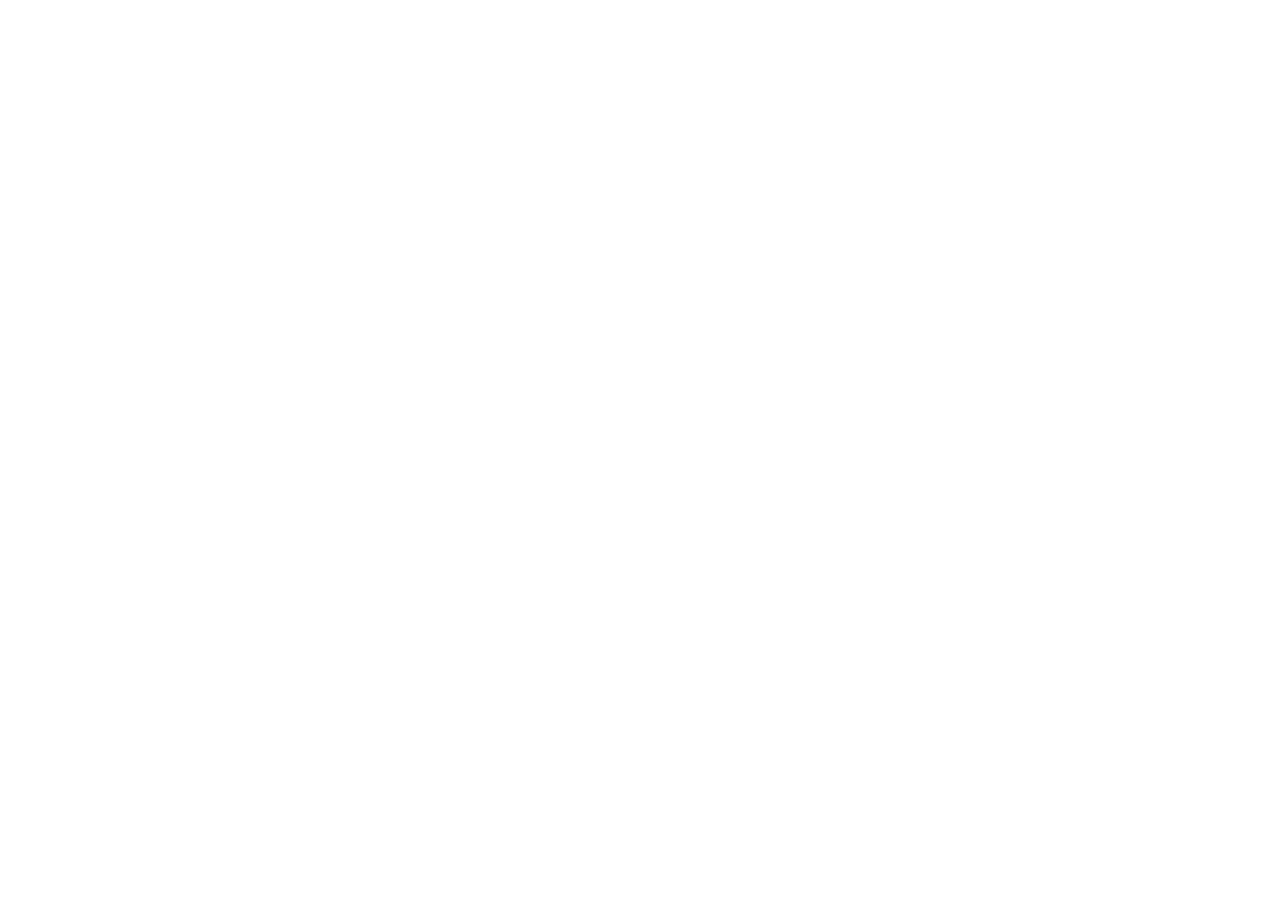
==== index.html @ def93219 "projeto" ====
<!DOCTYPE html>
<html lang="pt-br">
<head>
    <meta charset="UTF-8">
    <meta name="viewport" content="width=device-width, initial-scale=1.0">
    <title>Projeto Redes Sociais</title>
    <link rel="shortcut icon" href="favicon.ico" type="image/x-icon">
</head>
<body>
    
</body>
</html>
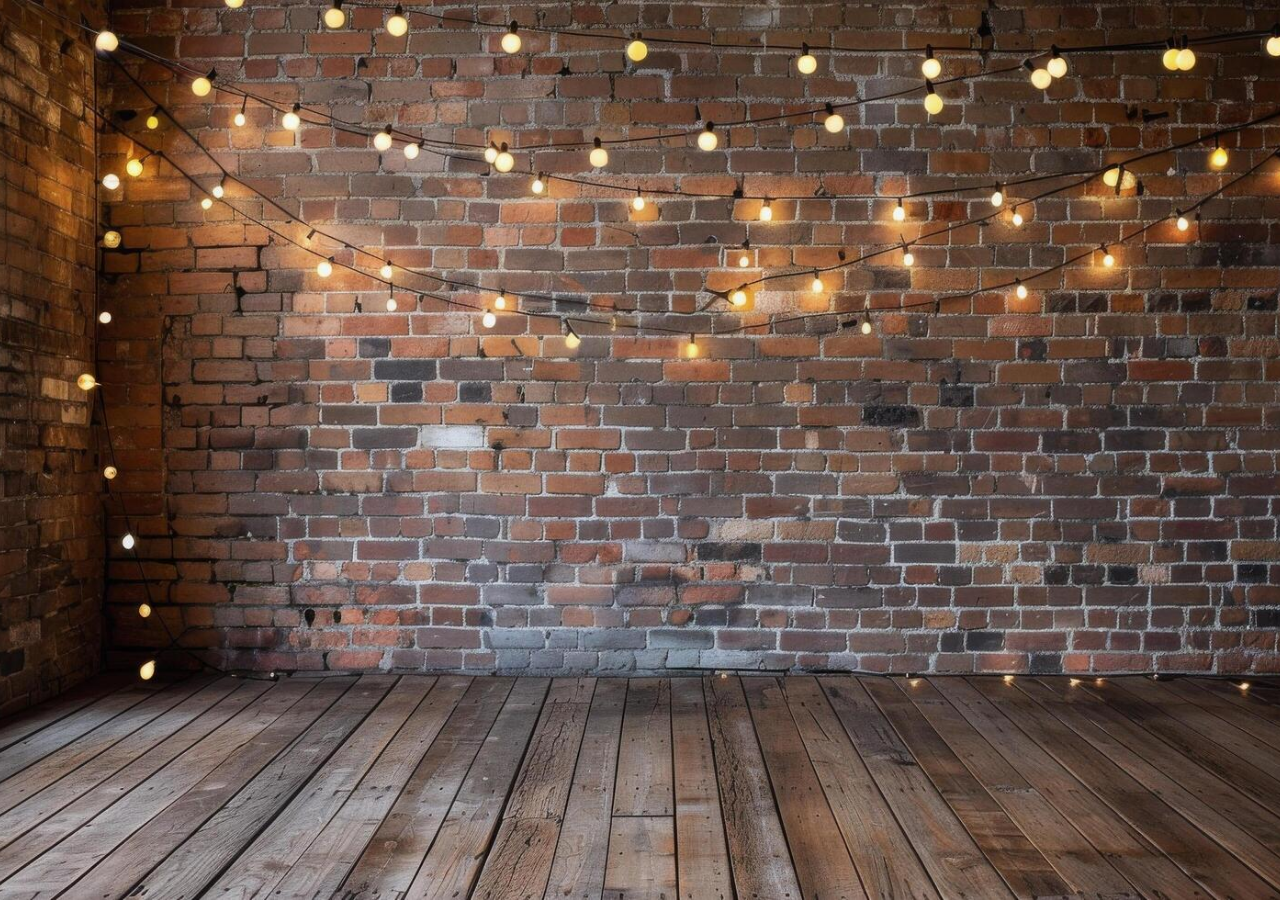
==== commit 9119cafa: "projeto redes" ====
--- a/index.html
+++ b/index.html
@@ -5,8 +5,17 @@
     <meta name="viewport" content="width=device-width, initial-scale=1.0">
     <title>Projeto Redes Sociais</title>
     <link rel="shortcut icon" href="favicon.ico" type="image/x-icon">
+    <link rel="stylesheet" href="estilos/style.css">
 </head>
 <body>
-    
+    <main>
+        <section id="telefone">
+            <iframe src="home.html" frameborder="0" name="tela"
+            id="tela"></iframe>
+        </section>
+        <section id="Redes Sociais">
+
+        </section>
+    </main>
 </body>
 </html>--- a/estilos/style.css
+++ b/estilos/style.css
@@ -0,0 +1,39 @@
+@charset "UTF-8";
+
+*{
+    margin: 0px;
+    padding: 0px;
+    font-family: Arial, Helvetica, sans-serif;
+}
+html, body{
+    height: 100vh;
+    width: 100vw;
+    background-color: black;
+}
+body{
+    background: url('../imagens/fundotijolo.jpeg') no-repeat top center;
+    background-size: cover;
+    background-attachment: fixed;
+}
+main{
+    height: 100vh;
+    position: relative;
+    
+}
+section#telefone{
+    width: 300px;
+    height: 413px;
+    background: url('../imagens/essabostavaifuncionar.jpg') no-repeat;
+
+    position: absolute;
+    top: 50%;
+    left: 50%;
+    transform: translate(-50%, -50%);
+   
+}
+
+iframe#tela{
+    position: relative;
+    top: 6px;
+    left: -38px;
+}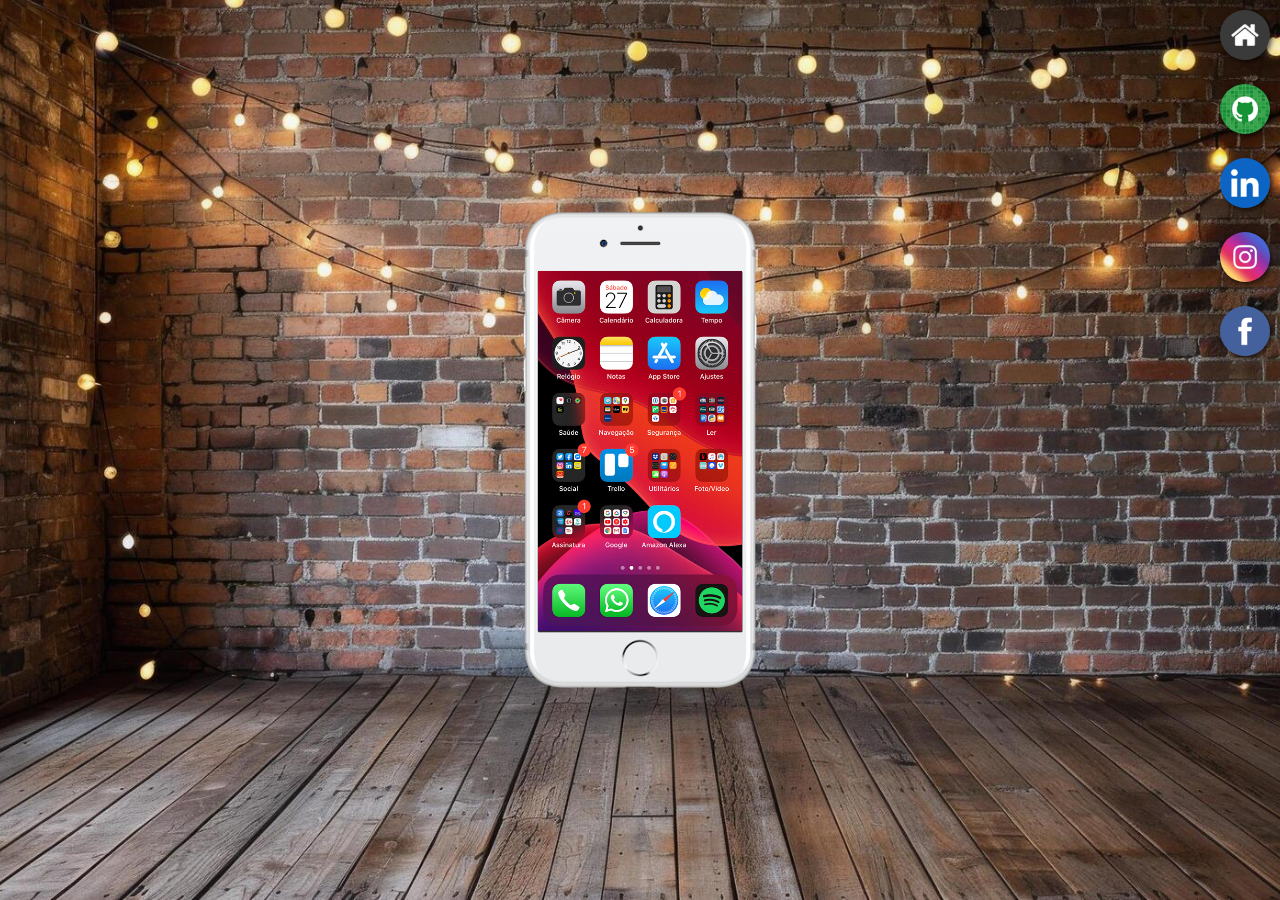
==== commit 707d9a18: "projeto finalizado" ====
--- a/index.html
+++ b/index.html
@@ -11,10 +11,19 @@
     <main>
         <section id="telefone">
             <iframe src="home.html" frameborder="0" name="tela"
-            id="tela"></iframe>
+            id="tela">Seu navegador não é compatível com isso.</iframe>
         </section>
-        <section id="Redes Sociais">
 
+        <section id="redes-sociais">
+            <a href="home.html" target="tela"><img src="imagens/logo-home.jpg" alt=""></a><br>
+
+            <a href="github.html" target="tela"><img src="imagens/logo-github.jpg" alt=""></a><br>
+
+            <a href="linkedin.html" target="tela"><img src="imagens/logo_linkedin.png" alt=""></a><br>
+
+            <a href="instragram.html" target="tela"><img src="imagens/logo-instagram.jpg" alt=""></a><br>
+
+            <a href="facebook.html" target="tela"><img src="imagens/logo-facebook.jpg" alt=""></a><br>
         </section>
     </main>
 </body>
--- a/estilos/style.css
+++ b/estilos/style.css
@@ -5,35 +5,62 @@
     padding: 0px;
     font-family: Arial, Helvetica, sans-serif;
 }
+
 html, body{
     height: 100vh;
     width: 100vw;
     background-color: black;
 }
+
 body{
     background: url('../imagens/fundotijolo.jpeg') no-repeat top center;
     background-size: cover;
     background-attachment: fixed;
 }
+
 main{
     height: 100vh;
     position: relative;
     
 }
+
 section#telefone{
-    width: 300px;
-    height: 413px;
-    background: url('../imagens/essabostavaifuncionar.jpg') no-repeat;
-
     position: absolute;
     top: 50%;
     left: 50%;
     transform: translate(-50%, -50%);
-   
+
+
+    width: 238px;
+    height: 480px;
+    background: url('../imagens/frame-iphone.png') no-repeat;
+
+    
 }
 
 iframe#tela{
     position: relative;
-    top: 6px;
-    left: -38px;
+    top: 61px;
+    left: 17px;
+    width: 204px;
+    height: 360px;
+}
+
+section#redes-sociais{
+    text-align: right;
+    
+}
+
+section#redes-sociais img{
+    width: 50px;
+    margin: 10px;
+    border-radius: 50%;
+    box-shadow: 2px 2px 5px rgba(0, 0, 0, 0.644);
+    box-sizing: border-box;
+}
+section#redes-sociais img:hover{
+    border: 2px solid rgba(255, 255, 255, 0.603);
+    transform: translate(-2px, -2px);
+    box-shadow: 5px, 5px, 10px rgba(0, 0, 0, 0.616);
+    transition: transform 0.7s, border 0.7s;
 }